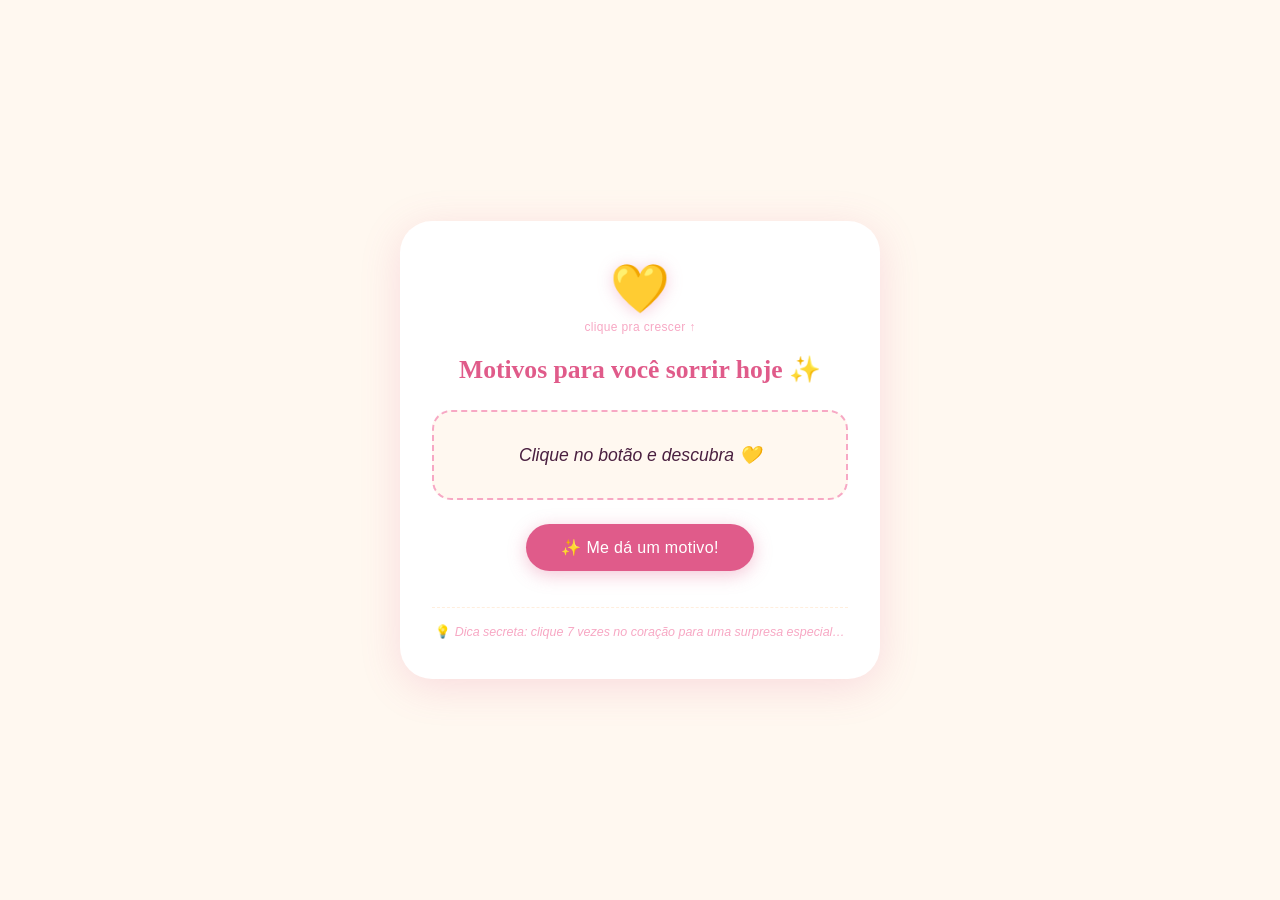
==== sorrir (1).html @ 44944410 "Add files via upload" ====
<!DOCTYPE html>
<html lang="pt-BR">
<head>
  <meta charset="UTF-8" />
  <meta name="viewport" content="width=device-width, initial-scale=1.0" />
  <title>💛 Para Você</title>
  <link rel="stylesheet" href="estilo.css" />
</head>
<body>

<!-- Estrelinhas de fundo (criadas pelo JS) -->
<canvas id="estrelas"></canvas>

<!-- ============================================================
     CARD PRINCIPAL
     ============================================================ -->
<div class="card">

  <!-- Coração clicável que cresce -->
  <div id="coracao-container" onclick="crescerCoracao()" title="Clique em mim! 🥹">
    <div id="coracao">💛</div>
    <div id="tamanho-hint">clique pra crescer ↑</div>
  </div>

  <!-- ============================================================
       TÍTULO — mude o nome aqui!
       ============================================================ -->
  <h1>Motivos para você sorrir hoje ✨</h1>

  <!-- Caixa onde a frase aparece -->
  <div id="caixa-frase">
    <p id="frase">Clique no botão e descubra 💛</p>
  </div>

  <!-- Botão principal -->
  <button id="btn-sortear" onclick="sortearFrase()">✨ Me dá um motivo!</button>

  <!-- Contador -->
  <div id="contador"></div>

  <hr class="linha" />

  <!-- Rodapé discreto com dica do easter egg -->
  <p class="rodape">
    💡 <em>Dica secreta: clique 7 vezes no coração para uma surpresa especial…</em>
  </p>

</div>

<!-- ============================================================
     EASTER EGG — aparece após 7 cliques no coração
     ============================================================ -->
<div id="easter-egg">
  <div id="easter-box">
    <h2>🎵 Você encontrou! 🎉</h2>

    <!-- ============================================================
         MENSAGEM DO EASTER EGG — personalize aqui!
         ============================================================ -->
    <p>
      Essa playlist é só nossa. Cada música conta um pedacinho da nossa história.
      Coloca o fone, fecha os olhos e sorri 💛
    </p>

    <!-- ============================================================
         LINK DA PLAYLIST — troque pela URL do Spotify de vocês!
         ============================================================ -->
    <a id="btn-playlist"
       href="https://open.spotify.com/playlist/COLE_O_ID_DA_PLAYLIST_AQUI"
       target="_blank"
       rel="noopener">
      🎵 Abrir playlist no Spotify
    </a>

    <button id="btn-fechar-egg" onclick="fecharEasterEgg()">fechar ✕</button>
  </div>
</div>

<script src="script.js"></script>
</body>
</html>
---- estilo.css ----
/* ============================================================
   CORES E FONTES — mude aqui para personalizar o visual
   ============================================================ */
:root {
  --cor-fundo: #fff8f0;
  --cor-fundo2: #ffeedd;
  --cor-primaria: #e05b8a;   /* rosa quente */
  --cor-secundaria: #f7a8c4; /* rosa claro */
  --cor-texto: #4a2040;
  --cor-coracoes: #e05b8a;
  --fonte-titulo: 'Georgia', serif;
  --fonte-texto: 'Segoe UI', sans-serif;
}

* { box-sizing: border-box; margin: 0; padding: 0; }

body {
  min-height: 100vh;
  background: var(--cor-fundo);
  font-family: var(--fonte-texto);
  color: var(--cor-texto);
  display: flex;
  flex-direction: column;
  align-items: center;
  justify-content: center;
  padding: 2rem 1rem;
  overflow-x: hidden;
  position: relative;
}

/* ============================================================
   ESTRELINHAS DE FUNDO (decorativas, geradas automaticamente)
   ============================================================ */
#estrelas {
  position: fixed;
  inset: 0;
  pointer-events: none;
  z-index: 0;
}

/* ============================================================
   CARD PRINCIPAL
   ============================================================ */
.card {
  position: relative;
  z-index: 1;
  background: white;
  border-radius: 2rem;
  box-shadow: 0 8px 40px rgba(224, 91, 138, 0.18);
  padding: 2.5rem 2rem;
  max-width: 480px;
  width: 100%;
  text-align: center;
}

/* ============================================================
   CORAÇÃO ANIMADO — clique nele para ele crescer!
   ============================================================ */
#coracao-container {
  margin-bottom: 1.2rem;
  cursor: pointer;
  user-select: none;
}
#coracao {
  font-size: 3rem;
  display: inline-block;
  transition: transform 0.15s cubic-bezier(.36,2,.7,.8);
  filter: drop-shadow(0 2px 8px rgba(224,91,138,0.3));
}
#coracao.pulsar {
  animation: pulso 0.35s ease;
}
@keyframes pulso {
  0%   { transform: scale(1); }
  50%  { transform: scale(1.45); }
  100% { transform: scale(1); }
}
#tamanho-hint {
  font-size: 0.75rem;
  color: var(--cor-secundaria);
  margin-top: 0.2rem;
  letter-spacing: 0.03em;
}

/* ============================================================
   TÍTULO
   ============================================================ */
h1 {
  font-family: var(--fonte-titulo);
  font-size: 1.6rem;
  color: var(--cor-primaria);
  margin-bottom: 1.5rem;
  line-height: 1.3;
}

/* ============================================================
   CAIXA DA FRASE
   ============================================================ */
#caixa-frase {
  background: var(--cor-fundo);
  border: 2px dashed var(--cor-secundaria);
  border-radius: 1.2rem;
  padding: 1.4rem 1.2rem;
  min-height: 90px;
  display: flex;
  align-items: center;
  justify-content: center;
  margin-bottom: 1.5rem;
  transition: opacity 0.3s;
}
#frase {
  font-size: 1.1rem;
  line-height: 1.6;
  color: var(--cor-texto);
  font-style: italic;
}

/* ============================================================
   BOTÃO PRINCIPAL
   ============================================================ */
#btn-sortear {
  background: var(--cor-primaria);
  color: white;
  border: none;
  border-radius: 999px;
  padding: 0.85rem 2.2rem;
  font-size: 1rem;
  font-family: var(--fonte-texto);
  cursor: pointer;
  box-shadow: 0 4px 18px rgba(224,91,138,0.35);
  transition: transform 0.1s, box-shadow 0.1s;
  letter-spacing: 0.02em;
  margin-bottom: 0.8rem;
}
#btn-sortear:hover  { transform: translateY(-2px); box-shadow: 0 6px 22px rgba(224,91,138,0.4); }
#btn-sortear:active { transform: translateY(0);    box-shadow: 0 2px 8px rgba(224,91,138,0.3); }

/* ============================================================
   CONTADOR DE CLIQUES
   ============================================================ */
#contador {
  font-size: 0.8rem;
  color: var(--cor-secundaria);
  margin-bottom: 1.5rem;
}

/* ============================================================
   SEPARADOR
   ============================================================ */
.linha {
  border: none;
  border-top: 1.5px dashed var(--cor-fundo2);
  margin: 1rem 0;
}

/* ============================================================
   RODAPÉ DISCRETO
   ============================================================ */
.rodape {
  font-size: 0.78rem;
  color: var(--cor-secundaria);
  margin-top: 0.5rem;
}

/* ============================================================
   EASTER EGG — modal especial (ativado por clique secreto)
   ============================================================ */
#easter-egg {
  display: none;
  position: fixed;
  inset: 0;
  z-index: 100;
  background: rgba(74,32,64,0.82);
  align-items: center;
  justify-content: center;
}
#easter-egg.ativo { display: flex; }

#easter-box {
  background: white;
  border-radius: 2rem;
  padding: 2.5rem 2rem;
  max-width: 420px;
  width: 90%;
  text-align: center;
  box-shadow: 0 16px 60px rgba(0,0,0,0.3);
  animation: aparecer 0.4s cubic-bezier(.36,2,.7,.8);
}
@keyframes aparecer {
  from { transform: scale(0.7); opacity: 0; }
  to   { transform: scale(1);   opacity: 1; }
}
#easter-box h2 {
  font-family: var(--fonte-titulo);
  color: var(--cor-primaria);
  font-size: 1.5rem;
  margin-bottom: 0.8rem;
}
#easter-box p {
  color: var(--cor-texto);
  line-height: 1.6;
  margin-bottom: 1.4rem;
  font-size: 0.95rem;
}

/* Botão da playlist — link do Spotify */
#btn-playlist {
  display: inline-block;
  background: #1db954; /* verde Spotify */
  color: white;
  text-decoration: none;
  border-radius: 999px;
  padding: 0.75rem 1.8rem;
  font-size: 0.95rem;
  font-weight: 600;
  letter-spacing: 0.03em;
  transition: opacity 0.2s;
  margin-bottom: 1rem;
}
#btn-playlist:hover { opacity: 0.87; }

#btn-fechar-egg {
  display: block;
  background: none;
  border: none;
  color: var(--cor-secundaria);
  cursor: pointer;
  font-size: 0.85rem;
  text-decoration: underline;
  margin: 0 auto;
  font-family: var(--fonte-texto);
}
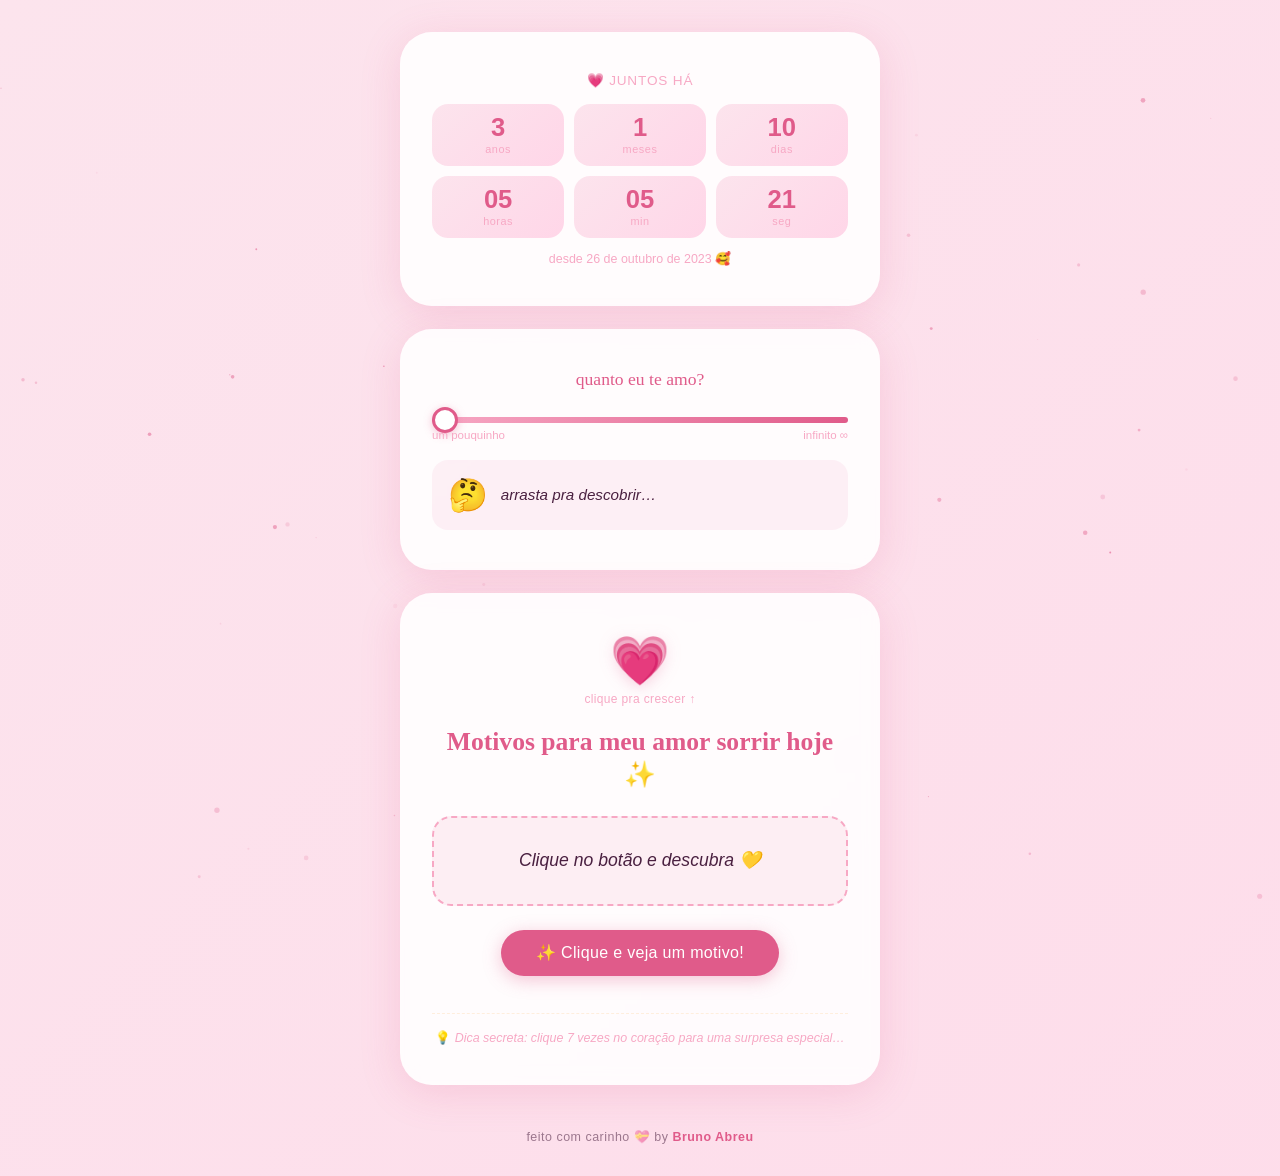
==== commit 209ae912: "Add files via upload" ====
--- a/sorrir (1).html
+++ b/sorrir (1).html
@@ -3,79 +3,118 @@
 <head>
   <meta charset="UTF-8" />
   <meta name="viewport" content="width=device-width, initial-scale=1.0" />
-  <title>💛 Para Você</title>
+  <title>💗 Para Você</title>
+  <link rel="icon" type="image/svg+xml" href="data:image/svg+xml,%3Csvg xmlns='http://www.w3.org/2000/svg' viewBox='0 0 100 100'%3E%3Ctext y='.9em' font-size='90'%3E💗%3C/text%3E%3C/svg%3E" />
   <link rel="stylesheet" href="estilo.css" />
 </head>
 <body>
 
-<!-- Estrelinhas de fundo (criadas pelo JS) -->
 <canvas id="estrelas"></canvas>
+<div id="detalhes-fundo" aria-hidden="true"></div>
 
 <!-- ============================================================
-     CARD PRINCIPAL
+     CARD: TEMPO JUNTOS
+     ============================================================ -->
+<div class="card card-tempo">
+  <p class="tempo-label">💗 juntos há</p>
+  <div class="tempo-grid">
+    <div class="tempo-bloco">
+      <span id="t-anos">0</span>
+      <small>anos</small>
+    </div>
+    <div class="tempo-bloco">
+      <span id="t-meses">0</span>
+      <small>meses</small>
+    </div>
+    <div class="tempo-bloco">
+      <span id="t-dias">0</span>
+      <small>dias</small>
+    </div>
+    <div class="tempo-bloco">
+      <span id="t-horas">0</span>
+      <small>horas</small>
+    </div>
+    <div class="tempo-bloco">
+      <span id="t-min">0</span>
+      <small>min</small>
+    </div>
+    <div class="tempo-bloco">
+      <span id="t-seg">0</span>
+      <small>seg</small>
+    </div>
+  </div>
+  <p class="tempo-sub">desde 26 de outubro de 2023 🥰</p>
+</div>
+
+<!-- ============================================================
+     CARD: QUANTO EU TE AMO
+     ============================================================ -->
+<div class="card card-amor">
+  <p class="amor-label">quanto eu te amo?</p>
+
+  <div class="slider-wrapper">
+    <input type="range" id="slider-amor" min="0" max="100" value="0" />
+    <div class="slider-marcas">
+      <span>um pouquinho</span>
+      <span>infinito ∞</span>
+    </div>
+  </div>
+
+  <div id="amor-resposta" class="amor-resposta">
+    <span id="amor-emoji">🤔</span>
+    <p id="amor-texto">arrasta pra descobrir…</p>
+  </div>
+
+  <!-- Explosão de corações ao chegar no infinito -->
+  <div id="infinito-kaboom" aria-hidden="true"></div>
+</div>
+
+<!-- ============================================================
+     CARD PRINCIPAL — frases
      ============================================================ -->
 <div class="card">
 
-  <!-- Coração clicável que cresce -->
   <div id="coracao-container" onclick="crescerCoracao()" title="Clique em mim! 🥹">
-    <div id="coracao">💛</div>
+    <div id="coracao">💗</div>
     <div id="tamanho-hint">clique pra crescer ↑</div>
   </div>
 
-  <!-- ============================================================
-       TÍTULO — mude o nome aqui!
-       ============================================================ -->
-  <h1>Motivos para você sorrir hoje ✨</h1>
+  <h1>Motivos para meu amor sorrir hoje ✨</h1>
 
-  <!-- Caixa onde a frase aparece -->
   <div id="caixa-frase">
     <p id="frase">Clique no botão e descubra 💛</p>
   </div>
 
-  <!-- Botão principal -->
-  <button id="btn-sortear" onclick="sortearFrase()">✨ Me dá um motivo!</button>
+  <button id="btn-sortear" onclick="sortearFrase()">✨ Clique e veja um motivo!</button>
 
-  <!-- Contador -->
   <div id="contador"></div>
 
   <hr class="linha" />
 
-  <!-- Rodapé discreto com dica do easter egg -->
   <p class="rodape">
     💡 <em>Dica secreta: clique 7 vezes no coração para uma surpresa especial…</em>
   </p>
 
 </div>
 
-<!-- ============================================================
-     EASTER EGG — aparece após 7 cliques no coração
-     ============================================================ -->
+<footer class="assinatura">
+  feito com carinho 💝 by <strong>Bruno Abreu</strong>
+</footer>
+
+<!-- EASTER EGG -->
 <div id="easter-egg">
   <div id="easter-box">
     <h2>🎵 Você encontrou! 🎉</h2>
-
-    <!-- ============================================================
-         MENSAGEM DO EASTER EGG — personalize aqui!
-         ============================================================ -->
-    <p>
-      Essa playlist é só nossa. Cada música conta um pedacinho da nossa história.
-      Coloca o fone, fecha os olhos e sorri 💛
-    </p>
-
-    <!-- ============================================================
-         LINK DA PLAYLIST — troque pela URL do Spotify de vocês!
-         ============================================================ -->
+    <p>Essa playlist é só nossa nenem. Cada música foi escolhida a dedo pensando em nós dois!! 💛</p>
     <a id="btn-playlist"
-       href="https://open.spotify.com/playlist/COLE_O_ID_DA_PLAYLIST_AQUI"
-       target="_blank"
-       rel="noopener">
+       href="https://open.spotify.com/playlist/5qg5w7egJX3ZqA6o2hRKBQ?si=a4ea92be59c94166"
+       target="_blank" rel="noopener">
       🎵 Abrir playlist no Spotify
     </a>
-
     <button id="btn-fechar-egg" onclick="fecharEasterEgg()">fechar ✕</button>
   </div>
 </div>
 
 <script src="script.js"></script>
 </body>
-</html>
+</html>
--- a/estilo.css
+++ b/estilo.css
@@ -2,10 +2,10 @@
    CORES E FONTES — mude aqui para personalizar o visual
    ============================================================ */
 :root {
-  --cor-fundo: #fff8f0;
+  --cor-fundo: #fce4ed;
   --cor-fundo2: #ffeedd;
-  --cor-primaria: #e05b8a;   /* rosa quente */
-  --cor-secundaria: #f7a8c4; /* rosa claro */
+  --cor-primaria: #e05b8a;
+  --cor-secundaria: #f7a8c4;
   --cor-texto: #4a2040;
   --cor-coracoes: #e05b8a;
   --fonte-titulo: 'Georgia', serif;
@@ -14,9 +14,12 @@
 
 * { box-sizing: border-box; margin: 0; padding: 0; }
 
+/* ============================================================
+   GRADIENTE ANIMADO DE FUNDO
+   Troque as cores no @keyframes gradiente para mudar as cores
+   ============================================================ */
 body {
   min-height: 100vh;
-  background: var(--cor-fundo);
   font-family: var(--fonte-texto);
   color: var(--cor-texto);
   display: flex;
@@ -26,10 +29,21 @@
   padding: 2rem 1rem;
   overflow-x: hidden;
   position: relative;
-}
-
-/* ============================================================
-   ESTRELINHAS DE FUNDO (decorativas, geradas automaticamente)
+
+  /* gradiente animado — 3 posições de cor que se alternam suavemente */
+  background: linear-gradient(135deg, #fce4ed, #ffd6e8, #ffe8f5);
+  background-size: 400% 400%;
+  animation: gradiente 10s ease infinite;
+}
+
+@keyframes gradiente {
+  0%   { background-position: 0%   50%; }
+  50%  { background-position: 100% 50%; }
+  100% { background-position: 0%   50%; }
+}
+
+/* ============================================================
+   CANVAS DAS ESTRELINHAS (fixo atrás de tudo)
    ============================================================ */
 #estrelas {
   position: fixed;
@@ -39,12 +53,42 @@
 }
 
 /* ============================================================
+   DETALHES FOFOS DE FUNDO
+   Os elementos (💗 🌸 ✨ etc) são criados pelo script.js
+   e injetados aqui. Cada um recebe a classe .detalhe-fofo
+   ============================================================ */
+#detalhes-fundo {
+  position: fixed;
+  inset: 0;
+  pointer-events: none;
+  z-index: 1;
+  overflow: hidden;
+}
+
+.detalhe-fofo {
+  position: absolute;
+  font-size: 1.4rem;
+  opacity: 0;
+  animation: subir-fofo var(--dur, 8s) var(--delay, 0s) ease-in infinite;
+  user-select: none;
+}
+
+@keyframes subir-fofo {
+  0%   { transform: translateY(0)   rotate(0deg)   scale(0.8); opacity: 0;   }
+  15%  { opacity: 0.55; }
+  80%  { opacity: 0.35; }
+  100% { transform: translateY(-110vh) rotate(25deg) scale(1.1); opacity: 0; }
+}
+
+/* ============================================================
    CARD PRINCIPAL
    ============================================================ */
 .card {
   position: relative;
-  z-index: 1;
-  background: white;
+  z-index: 2;
+  background: rgba(255, 255, 255, 0.88);
+  backdrop-filter: blur(8px);
+  -webkit-backdrop-filter: blur(8px);
   border-radius: 2rem;
   box-shadow: 0 8px 40px rgba(224, 91, 138, 0.18);
   padding: 2.5rem 2rem;
@@ -54,7 +98,7 @@
 }
 
 /* ============================================================
-   CORAÇÃO ANIMADO — clique nele para ele crescer!
+   CORAÇÃO ANIMADO
    ============================================================ */
 #coracao-container {
   margin-bottom: 1.2rem;
@@ -97,7 +141,7 @@
    CAIXA DA FRASE
    ============================================================ */
 #caixa-frase {
-  background: var(--cor-fundo);
+  background: rgba(252, 228, 237, 0.6);
   border: 2px dashed var(--cor-secundaria);
   border-radius: 1.2rem;
   padding: 1.4rem 1.2rem;
@@ -154,7 +198,7 @@
 }
 
 /* ============================================================
-   RODAPÉ DISCRETO
+   RODAPÉ DA CARD
    ============================================================ */
 .rodape {
   font-size: 0.78rem;
@@ -163,7 +207,25 @@
 }
 
 /* ============================================================
-   EASTER EGG — modal especial (ativado por clique secreto)
+   ASSINATURA "feito com carinho by Bruno Abreu"
+   Fica embaixo do card, discreta mas presente
+   ============================================================ */
+.assinatura {
+  position: relative;
+  z-index: 2;
+  margin-top: 1.4rem;
+  font-size: 0.78rem;
+  color: rgba(74, 32, 64, 0.55);
+  letter-spacing: 0.04em;
+  text-align: center;
+}
+.assinatura strong {
+  color: var(--cor-primaria);
+  font-weight: 600;
+}
+
+/* ============================================================
+   EASTER EGG — modal especial
    ============================================================ */
 #easter-egg {
   display: none;
@@ -203,10 +265,9 @@
   font-size: 0.95rem;
 }
 
-/* Botão da playlist — link do Spotify */
 #btn-playlist {
   display: inline-block;
-  background: #1db954; /* verde Spotify */
+  background: #1db954;
   color: white;
   text-decoration: none;
   border-radius: 999px;
@@ -230,3 +291,147 @@
   margin: 0 auto;
   font-family: var(--fonte-texto);
 }
+
+/* ============================================================
+   LAYOUT GERAL — cards empilhados com espaço entre eles
+   ============================================================ */
+body {
+  gap: 1.4rem;
+}
+
+/* ============================================================
+   CARD: TEMPO JUNTOS
+   ============================================================ */
+.card-tempo {
+  max-width: 480px;
+  width: 100%;
+}
+.tempo-label {
+  font-size: 0.85rem;
+  color: var(--cor-secundaria);
+  letter-spacing: 0.06em;
+  text-transform: uppercase;
+  margin-bottom: 1rem;
+}
+.tempo-grid {
+  display: grid;
+  grid-template-columns: repeat(3, 1fr);
+  gap: 0.6rem;
+  margin-bottom: 0.8rem;
+}
+.tempo-bloco {
+  background: linear-gradient(135deg, #fce4ed, #ffd6e8);
+  border-radius: 1rem;
+  padding: 0.7rem 0.4rem;
+  display: flex;
+  flex-direction: column;
+  align-items: center;
+  gap: 0.15rem;
+}
+.tempo-bloco span {
+  font-size: 1.6rem;
+  font-weight: 700;
+  color: var(--cor-primaria);
+  line-height: 1;
+  font-variant-numeric: tabular-nums;
+}
+.tempo-bloco small {
+  font-size: 0.68rem;
+  color: var(--cor-secundaria);
+  letter-spacing: 0.05em;
+}
+.tempo-sub {
+  font-size: 0.78rem;
+  color: var(--cor-secundaria);
+  margin-top: 0.2rem;
+}
+
+/* ============================================================
+   CARD: QUANTO EU TE AMO
+   ============================================================ */
+.card-amor {
+  max-width: 480px;
+  width: 100%;
+  position: relative;
+  overflow: hidden;
+}
+.amor-label {
+  font-family: var(--fonte-titulo);
+  font-size: 1.1rem;
+  color: var(--cor-primaria);
+  margin-bottom: 1.2rem;
+}
+
+/* slider */
+.slider-wrapper {
+  margin-bottom: 1.2rem;
+}
+.slider-wrapper input[type="range"] {
+  -webkit-appearance: none;
+  appearance: none;
+  width: 100%;
+  height: 6px;
+  border-radius: 999px;
+  background: linear-gradient(to right, #f7a8c4, #e05b8a);
+  outline: none;
+  cursor: pointer;
+  margin-bottom: 0.4rem;
+}
+.slider-wrapper input[type="range"]::-webkit-slider-thumb {
+  -webkit-appearance: none;
+  width: 26px;
+  height: 26px;
+  border-radius: 50%;
+  background: white;
+  border: 3px solid var(--cor-primaria);
+  box-shadow: 0 2px 8px rgba(224,91,138,0.35);
+  cursor: grab;
+  transition: transform 0.1s;
+}
+.slider-wrapper input[type="range"]::-webkit-slider-thumb:active {
+  cursor: grabbing;
+  transform: scale(1.15);
+}
+.slider-marcas {
+  display: flex;
+  justify-content: space-between;
+  font-size: 0.72rem;
+  color: var(--cor-secundaria);
+}
+
+/* resposta */
+.amor-resposta {
+  background: rgba(252,228,237,0.5);
+  border-radius: 1rem;
+  padding: 1rem;
+  min-height: 70px;
+  display: flex;
+  align-items: center;
+  gap: 0.8rem;
+  transition: opacity 0.3s;
+}
+#amor-emoji { font-size: 2rem; flex-shrink: 0; }
+#amor-texto {
+  font-size: 0.95rem;
+  line-height: 1.5;
+  color: var(--cor-texto);
+  font-style: italic;
+  text-align: left;
+}
+
+/* explosão de corações no infinito */
+#infinito-kaboom {
+  position: absolute;
+  inset: 0;
+  pointer-events: none;
+  overflow: hidden;
+}
+.kaboom-coracao {
+  position: absolute;
+  font-size: 1.5rem;
+  animation: kaboom-subir 1.2s ease-out forwards;
+}
+@keyframes kaboom-subir {
+  0%   { transform: translateY(0) scale(0.5) rotate(0deg); opacity: 1; }
+  100% { transform: translateY(-120px) scale(1.4) rotate(20deg); opacity: 0; }
+}
